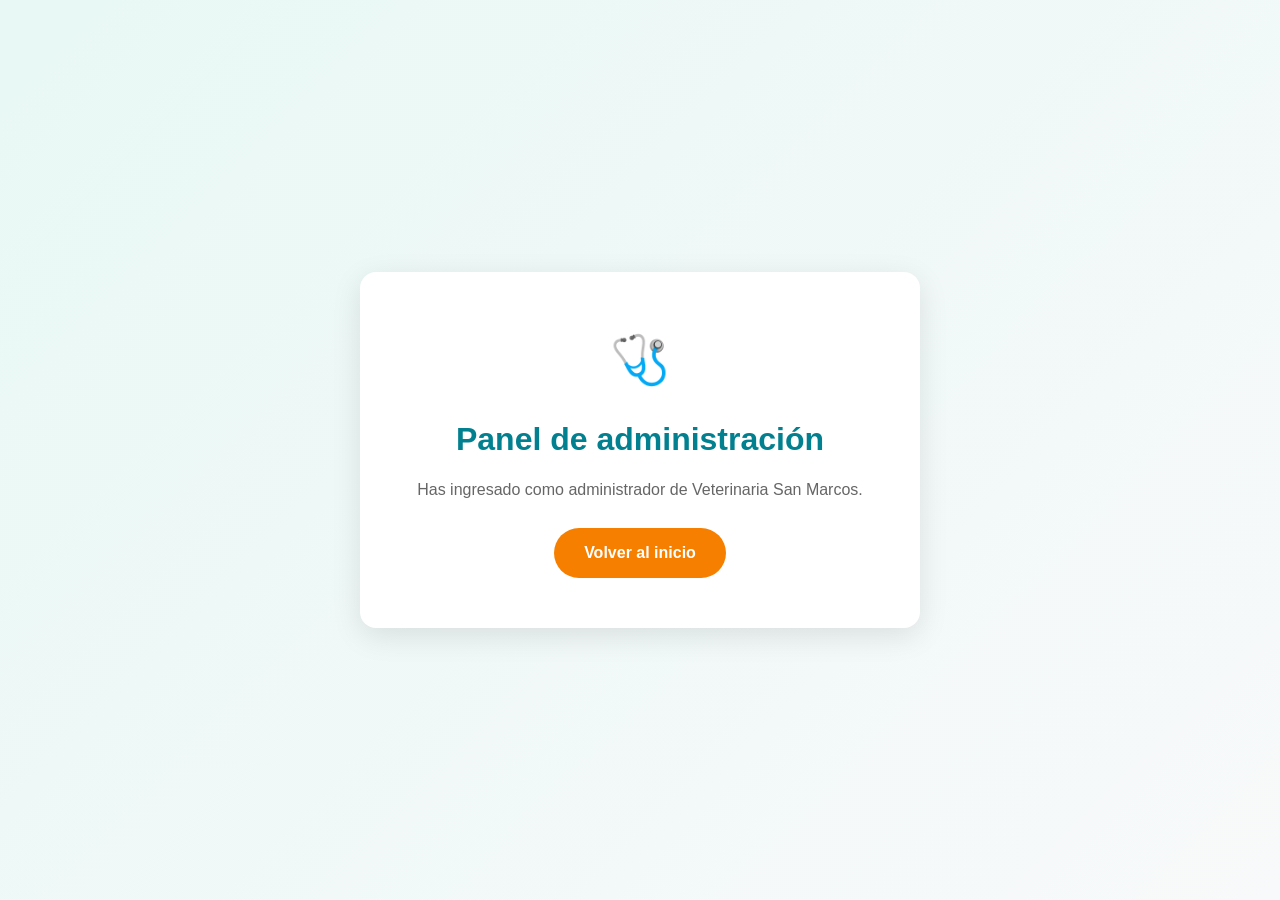
==== admin.html @ cf9a9588 "Agrega el login y roles administrador, cliente" ====
<!DOCTYPE html>
<html lang="es">
<head>
    <meta charset="UTF-8">
    <meta name="viewport" content="width=device-width, initial-scale=1.0">
    <title>Panel de administración | Veterinaria San Marcos</title>
    <link rel="stylesheet" href="styles.css">
</head>
<body class="role-page">
    <main class="role-card">
        <div class="role-icon">🩺</div>
        <h1>Panel de administración</h1>
        <p>Has ingresado como administrador de Veterinaria San Marcos.</p>
        <a href="index.html" class="btn-primary">Volver al inicio</a>
    </main>
</body>
</html>
---- styles.css ----
/* Reset Básico */
* {
    margin: 0;
    padding: 0;
    box-sizing: border-box;
}

body {
    font-family: 'Poppins', sans-serif;
    color: #333;
    line-height: 1.6;
}

/* Header y Navegación */
.header {
    display: flex;
    justify-content: space-between;
    align-items: center;
    padding: 20px 8%;
    background-color: #ffffff;
    box-shadow: 0 2px 10px rgba(0,0,0,0.08);
    position: sticky;
    top: 0;
    z-index: 100;
}

.logo {
    font-size: 1.5rem;
    font-weight: 700;
    color: #00a896;
}

.nav a {
    margin-left: 20px;
    text-decoration: none;
    color: #555;
    font-weight: 600;
    transition: color 0.3s;
}

.nav a:hover {
    color: #00a896;
}

.btn-nav {
    background-color: #00a896;
    color: #fff !important;
    padding: 8px 18px;
    border-radius: 20px;
    transition: background 0.3s !important;
}

.btn-nav:hover {
    background-color: #028090;
}

.btn-login {
    border: 2px solid #00a896;
    color: #00a896 !important;
    padding: 6px 16px;
    border-radius: 20px;
    transition: background 0.3s, color 0.3s;
}

.btn-login:hover {
    background-color: #00a896;
    color: #fff !important;
}

/* Hero Section */
.hero {
    background: linear-gradient(rgba(0, 168, 150, 0.75), rgba(2, 128, 144, 0.8)), 
                url('https://images.unsplash.com/photo-1576201836106-db1758fd1c97?q=80&w=1200') center/cover no-repeat;
    height: 80vh;
    display: flex;
    justify-content: center;
    align-items: center;
    text-align: center;
    color: white;
    padding: 0 20px;
}

.hero-content h1 {
    font-size: 2.8rem;
    margin-bottom: 15px;
    max-width: 800px;
}

.hero-content p {
    font-size: 1.2rem;
    margin-bottom: 25px;
    max-width: 600px;
    margin-left: auto;
    margin-right: auto;
}

.btn-primary {
    display: inline-block;
    background-color: #f77f00;
    color: white;
    padding: 12px 30px;
    text-decoration: none;
    font-weight: bold;
    border-radius: 25px;
    transition: transform 0.2s, background 0.3s;
}

.btn-primary:hover {
    background-color: #e85d04;
    transform: translateY(-3px);
}

/* Servicios */
.servicios {
    padding: 80px 8%;
    text-align: center;
    background-color: #f8f9fa;
}

.servicios h2 {
    font-size: 2.2rem;
    color: #028090;
    margin-bottom: 40px;
}

.servicios-grid {
    display: grid;
    grid-template-columns: repeat(auto-fit, minmax(230px, 1fr));
    gap: 25px;
}

.card {
    background: white;
    padding: 30px 20px;
    border-radius: 12px;
    box-shadow: 0 5px 15px rgba(0,0,0,0.05);
    transition: transform 0.3s;
}

.card:hover {
    transform: translateY(-8px);
}

.card .icon {
    font-size: 2.5rem;
    margin-bottom: 15px;
}

.card h3 {
    margin-bottom: 10px;
    color: #333;
}

.card p {
    font-size: 0.9rem;
    color: #666;
}

/* Nosotros */
.nosotros {
    padding: 80px 8%;
    background-color: #ffffff;
    max-width: 900px;
    margin: 0 auto;
}

.nosotros h2 {
    font-size: 2rem;
    color: #028090;
    margin-bottom: 15px;
}

.nosotros p {
    color: #555;
    margin-bottom: 20px;
}

.nosotros ul {
    list-style: none;
}

.nosotros li {
    font-weight: 600;
    color: #00a896;
    margin-bottom: 8px;
}

/* Footer */
.footer {
    background-color: #1d2d44;
    color: white;
    text-align: center;
    padding: 40px 20px 20px;
}

.footer-content h3 {
    color: #f77f00;
    margin-bottom: 15px;
}

.footer-content p {
    margin-bottom: 8px;
    color: #cbd5e1;
}

.footer-bottom {
    margin-top: 30px;
    border-top: 1px solid #334155;
    padding-top: 15px;
    font-size: 0.85rem;
    color: #94a3b8;
}

/* Login */
.login-page {
    min-height: 100vh;
    display: flex;
    justify-content: center;
    align-items: center;
    padding: 20px;
    background: linear-gradient(135deg, #e8f8f5, #f8f9fa);
}

.login-card {
    width: min(100%, 420px);
    padding: 40px;
    background: #fff;
    border-radius: 16px;
    box-shadow: 0 8px 30px rgba(0, 0, 0, 0.1);
}

.login-logo {
    display: block;
    margin-bottom: 25px;
    color: #00a896;
    font-size: 1.25rem;
    font-weight: 700;
    text-align: center;
    text-decoration: none;
}

.login-card h1 {
    color: #028090;
    text-align: center;
}

.login-intro {
    margin: 8px 0 25px;
    color: #666;
    text-align: center;
}

.login-card label {
    display: block;
    margin: 15px 0 6px;
    color: #333;
    font-weight: 600;
}

.login-card input {
    width: 100%;
    padding: 11px 12px;
    border: 1px solid #cbd5e1;
    border-radius: 6px;
    font: inherit;
}

.login-card input:focus {
    outline: 2px solid #00a896;
    border-color: transparent;
}

.login-submit {
    width: 100%;
    margin-top: 25px;
    border: 0;
    cursor: pointer;
}

.login-message {
    min-height: 24px;
    margin-top: 15px;
    text-align: center;
    font-weight: 600;
}

.login-message.error {
    color: #c0392b;
}

.login-message.success {
    color: #008f7a;
}

.back-link {
    display: block;
    margin-top: 20px;
    color: #028090;
    text-align: center;
    text-decoration: none;
}

.back-link:hover {
    text-decoration: underline;
}

.role-page {
    min-height: 100vh;
    display: flex;
    justify-content: center;
    align-items: center;
    padding: 20px;
    background: linear-gradient(135deg, #e8f8f5, #f8f9fa);
}

.role-card {
    width: min(100%, 560px);
    padding: 50px 40px;
    background: #fff;
    border-radius: 16px;
    box-shadow: 0 8px 30px rgba(0, 0, 0, 0.1);
    text-align: center;
}

.role-icon {
    margin-bottom: 15px;
    font-size: 3rem;
}

.role-card h1 {
    margin-bottom: 12px;
    color: #028090;
}

.role-card p {
    margin-bottom: 25px;
    color: #666;
}

@media (max-width: 700px) {
    .header {
        flex-direction: column;
        gap: 15px;
    }

    .nav a {
        margin: 0 5px;
    }
}
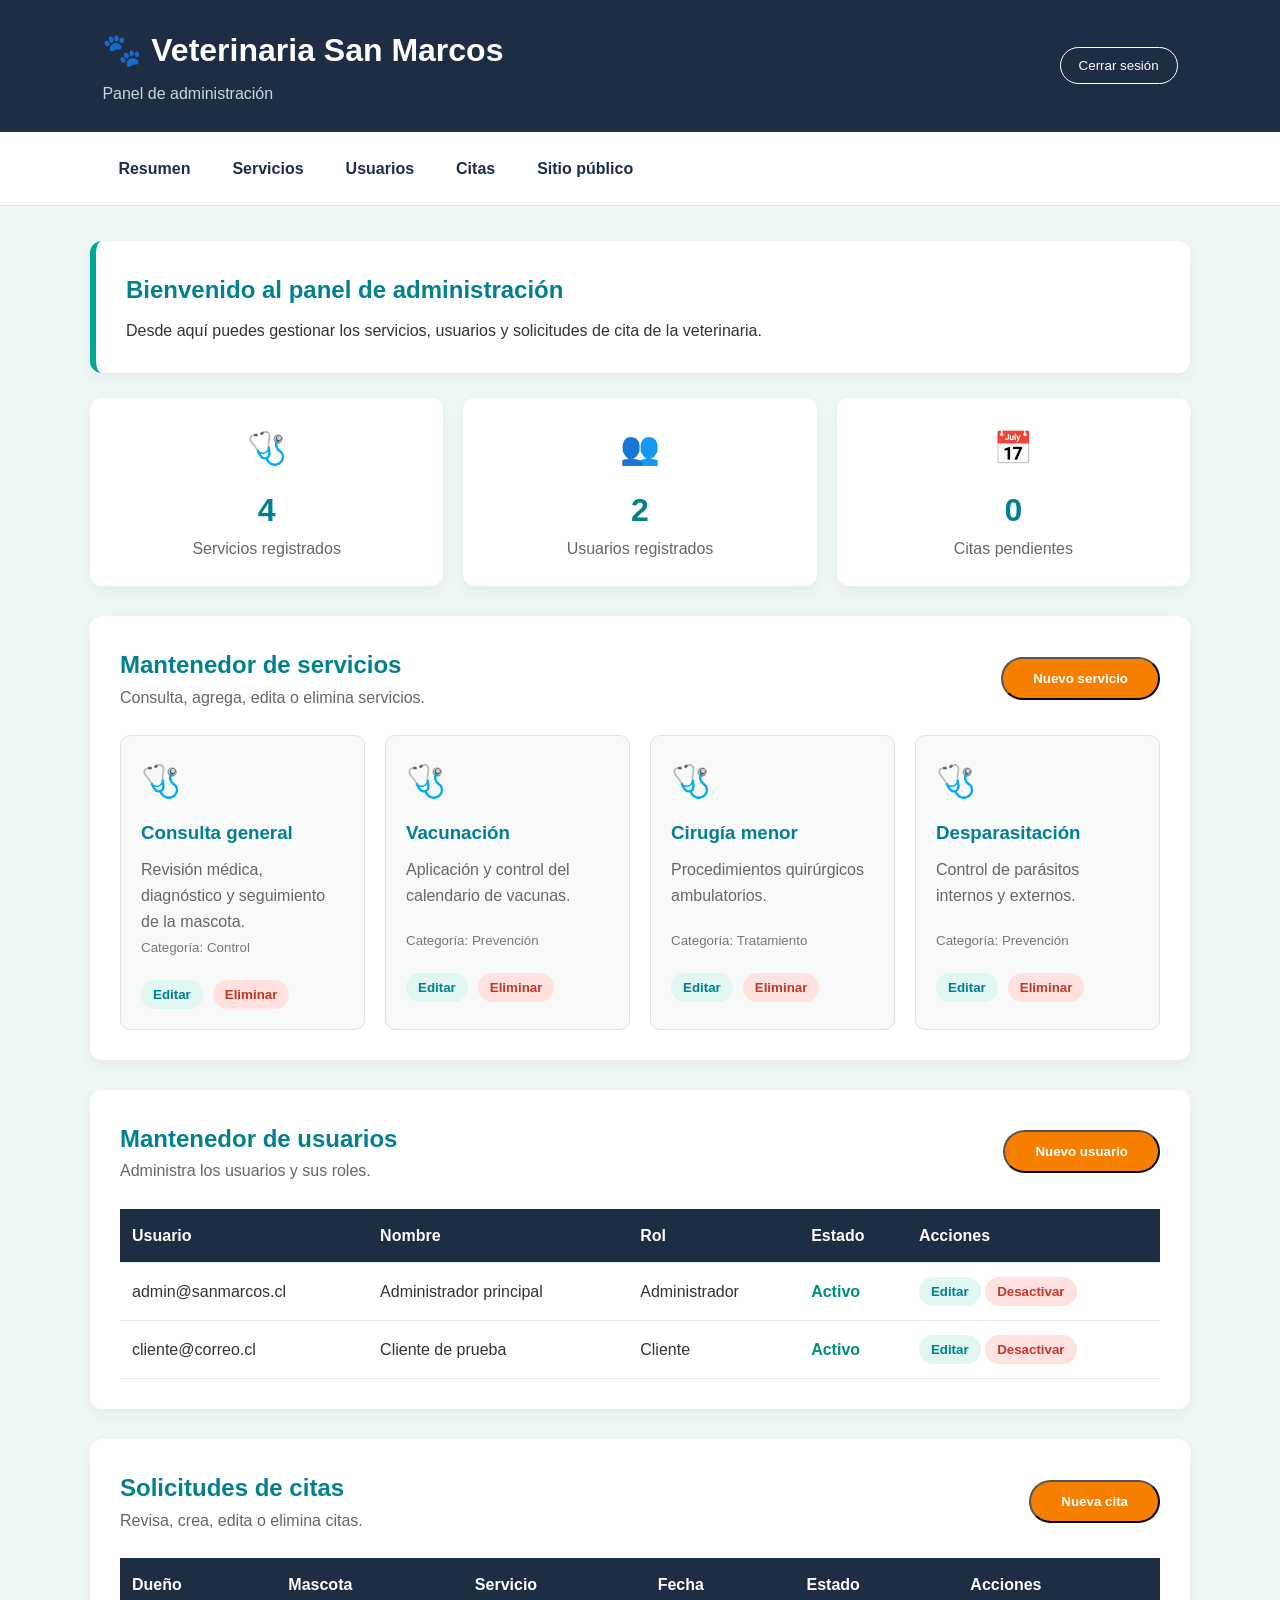
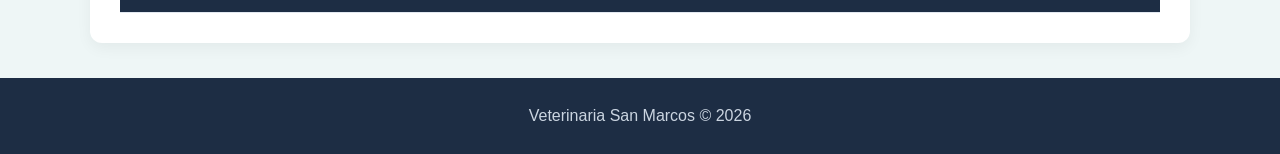
==== commit 711d2bfd: "complete el panel de administrador y arregle un problema en gestion citas" ====
--- a/admin.html
+++ b/admin.html
@@ -3,15 +3,300 @@
 <head>
     <meta charset="UTF-8">
     <meta name="viewport" content="width=device-width, initial-scale=1.0">
+
     <title>Panel de administración | Veterinaria San Marcos</title>
+
     <link rel="stylesheet" href="styles.css">
+    <link rel="stylesheet" href="admin.css">
 </head>
-<body class="role-page">
-    <main class="role-card">
-        <div class="role-icon">🩺</div>
-        <h1>Panel de administración</h1>
-        <p>Has ingresado como administrador de Veterinaria San Marcos.</p>
-        <a href="index.html" class="btn-primary">Volver al inicio</a>
+
+<body class="admin-page">
+
+    <header class="admin-header">
+        <div>
+            <h1>🐾 Veterinaria San Marcos</h1>
+            <p>Panel de administración</p>
+        </div>
+
+        <button id="logout-button" class="btn-logout">
+            Cerrar sesión
+        </button>
+    </header>
+
+    <nav class="admin-nav">
+        <a href="#resumen">Resumen</a>
+        <a href="#servicios-admin">Servicios</a>
+        <a href="#usuarios-admin">Usuarios</a>
+        <a href="#citas-admin">Citas</a>
+        <a href="index.html">Sitio público</a>
+    </nav>
+
+    <main class="admin-container">
+
+        <section id="resumen" class="admin-welcome">
+            <h2>Bienvenido al panel de administración</h2>
+            <p>
+                Desde aquí puedes gestionar los servicios, usuarios y solicitudes
+                de cita de la veterinaria.
+            </p>
+        </section>
+
+        <section class="admin-stats">
+            <article class="stat-card">
+                <span>🩺</span>
+                <h3 id="total-servicios">0</h3>
+                <p>Servicios registrados</p>
+            </article>
+
+            <article class="stat-card">
+                <span>👥</span>
+                <h3 id="total-usuarios">0</h3>
+                <p>Usuarios registrados</p>
+            </article>
+
+            <article class="stat-card">
+                <span>📅</span>
+                <h3 id="total-citas">0</h3>
+                <p>Citas pendientes</p>
+            </article>
+        </section>
+
+        <section id="servicios-admin" class="admin-section">
+            <div class="section-title">
+                <div>
+                    <h2>Mantenedor de servicios</h2>
+                    <p>Consulta, agrega, edita o elimina servicios.</p>
+                </div>
+
+                <button id="nuevo-servicio-button" class="btn-primary">
+                    Nuevo servicio
+                </button>
+            </div>
+
+            <div id="servicios-lista" class="admin-grid"></div>
+
+            <form id="servicio-form" class="admin-form hidden">
+
+                <h3 id="servicio-form-title">Agregar servicio</h3>
+
+                <input type="hidden" id="servicio-id">
+
+                <label for="servicio-nombre">Nombre del servicio</label>
+                <input
+                    type="text"
+                    id="servicio-nombre"
+                    maxlength="80"
+                    required
+                >
+
+                <label for="servicio-descripcion">Descripción</label>
+                <textarea
+                    id="servicio-descripcion"
+                    maxlength="300"
+                    required
+                ></textarea>
+
+                <label for="servicio-categoria">Categoría</label>
+                <select id="servicio-categoria" required>
+                    <option value="">Selecciona una categoría</option>
+                    <option value="Prevención">Prevención</option>
+                    <option value="Tratamiento">Tratamiento</option>
+                    <option value="Control">Control</option>
+                </select>
+
+                <div class="form-actions">
+                    <button type="submit" class="btn-primary">
+                        Guardar servicio
+                    </button>
+
+                    <button
+                        type="button"
+                        id="cancelar-servicio-button"
+                        class="btn-secondary"
+                    >
+                        Cancelar
+                    </button>
+                </div>
+
+                <p id="servicio-message" class="admin-message"></p>
+            </form>
+        </section>
+
+        <section id="usuarios-admin" class="admin-section">
+            <div class="section-title">
+                <div>
+                    <h2>Mantenedor de usuarios</h2>
+                    <p>Administra los usuarios y sus roles.</p>
+                </div>
+
+                <button id="nuevo-usuario-button" class="btn-primary">
+                    Nuevo usuario
+                </button>
+            </div>
+
+            <div class="table-container">
+                <table class="admin-table">
+                    <thead>
+                        <tr>
+                            <th>Usuario</th>
+                            <th>Nombre</th>
+                            <th>Rol</th>
+                            <th>Estado</th>
+                            <th>Acciones</th>
+                        </tr>
+                    </thead>
+
+                    <tbody id="usuarios-tabla"></tbody>
+                </table>
+            </div>
+
+            <form id="usuario-form" class="admin-form hidden">
+
+                <h3 id="usuario-form-title">Agregar usuario</h3>
+
+                <input type="hidden" id="usuario-id">
+
+                <label for="usuario-nombre">Nombre completo</label>
+                <input
+                    type="text"
+                    id="usuario-nombre"
+                    maxlength="100"
+                    required
+                >
+
+                <label for="usuario-email">Correo electrónico</label>
+                <input
+                    type="email"
+                    id="usuario-email"
+                    maxlength="100"
+                    required
+                >
+
+                <label for="usuario-rol">Tipo de usuario</label>
+                <select id="usuario-rol" required>
+                    <option value="">Selecciona un rol</option>
+                    <option value="Administrador">Administrador</option>
+                    <option value="Cliente">Cliente</option>
+                </select>
+
+                <label for="usuario-estado">Estado</label>
+                <select id="usuario-estado" required>
+                    <option value="Activo">Activo</option>
+                    <option value="Inactivo">Inactivo</option>
+                </select>
+
+                <div class="form-actions">
+                    <button type="submit" class="btn-primary">
+                        Guardar usuario
+                    </button>
+
+                    <button
+                        type="button"
+                        id="cancelar-usuario-button"
+                        class="btn-secondary"
+                    >
+                        Cancelar
+                    </button>
+                </div>
+
+                <p id="usuario-message" class="admin-message"></p>
+            </form>
+        </section>
+
+        <section id="citas-admin" class="admin-section">
+            <div class="section-title">
+                <div>
+                    <h2>Solicitudes de citas</h2>
+                    <p>Revisa, crea, edita o elimina citas.</p>
+                </div>
+
+                <button id="nueva-cita-button" class="btn-primary">
+                    Nueva cita
+                </button>
+            </div>
+
+            <div class="table-container">
+                <table class="admin-table">
+                    <thead>
+                        <tr>
+                            <th>Dueño</th>
+                            <th>Mascota</th>
+                            <th>Servicio</th>
+                            <th>Fecha</th>
+                            <th>Estado</th>
+                            <th>Acciones</th>
+                        </tr>
+                    </thead>
+
+                    <tbody id="citas-tabla"></tbody>
+                </table>
+            </div>
+
+            <form id="cita-form" class="admin-form hidden">
+
+                <h3 id="cita-form-title">Agregar cita</h3>
+
+                <input type="hidden" id="cita-id">
+
+                <label for="cita-dueno">Nombre del dueño</label>
+                <input
+                    type="text"
+                    id="cita-dueno"
+                    maxlength="100"
+                    required
+                >
+
+                <label for="cita-mascota">Nombre de la mascota</label>
+                <input
+                    type="text"
+                    id="cita-mascota"
+                    maxlength="80"
+                    required
+                >
+
+                <label for="cita-servicio">Servicio</label>
+                <select id="cita-servicio" required>
+                    <option value="">Selecciona un servicio</option>
+                </select>
+
+                <label for="cita-fecha">Fecha y hora</label>
+                <input
+                    type="datetime-local"
+                    id="cita-fecha"
+                    required
+                >
+
+                <label for="cita-estado">Estado</label>
+                <select id="cita-estado" required>
+                    <option value="Pendiente">Pendiente</option>
+                    <option value="Confirmada">Confirmada</option>
+                    <option value="Cancelada">Cancelada</option>
+                </select>
+
+                <div class="form-actions">
+                    <button type="submit" class="btn-primary">
+                        Guardar cita
+                    </button>
+
+                    <button
+                        type="button"
+                        id="cancelar-cita-button"
+                        class="btn-secondary"
+                    >
+                        Cancelar
+                    </button>
+                </div>
+
+                <p id="cita-message" class="admin-message"></p>
+            </form>
+        </section>
+
     </main>
+
+    <footer class="admin-footer">
+        <p>Veterinaria San Marcos © 2026</p>
+    </footer>
+
+    <script src="admin.js"></script>
 </body>
-</html>
+</html>
--- a/styles.css
+++ b/styles.css
@@ -1,4 +1,6 @@
-/* Reset Básico */
+/* ============================================================
+   GLOBAL — Aplica a todas las páginas del sitio
+   ============================================================ */
 * {
     margin: 0;
     padding: 0;
@@ -11,7 +13,10 @@
     line-height: 1.6;
 }
 
-/* Header y Navegación */
+
+/* ============================================================
+   HEADER Y NAV — Compartido entre index.html y detalleServicio.html
+   ============================================================ */
 .header {
     display: flex;
     justify-content: space-between;
@@ -67,10 +72,42 @@
     color: #fff !important;
 }
 
-/* Hero Section */
+
+/* ============================================================
+   FOOTER — Compartido entre index.html y detalleServicio.html
+   ============================================================ */
+.footer {
+    background-color: #1d2d44;
+    color: white;
+    text-align: center;
+    padding: 40px 20px 20px;
+}
+
+.footer-content h3 {
+    color: #f77f00;
+    margin-bottom: 15px;
+}
+
+.footer-content p {
+    margin-bottom: 8px;
+    color: #cbd5e1;
+}
+
+.footer-bottom {
+    margin-top: 30px;
+    border-top: 1px solid #334155;
+    padding-top: 15px;
+    font-size: 0.85rem;
+    color: #94a3b8;
+}
+
+
+/* ============================================================
+   INDEX.HTML — Sección Hero  y  Imagen Principal
+   ============================================================ */
 .hero {
     background: linear-gradient(rgba(0, 168, 150, 0.75), rgba(2, 128, 144, 0.8)), 
-                url('https://images.unsplash.com/photo-1576201836106-db1758fd1c97?q=80&w=1200') center/cover no-repeat;
+                url('img/perro.jpg') center/cover no-repeat;
     height: 80vh;
     display: flex;
     justify-content: center;
@@ -110,7 +147,10 @@
     transform: translateY(-3px);
 }
 
-/* Servicios */
+
+/* ============================================================
+   INDEX.HTML — Sección Servicios
+   ============================================================ */
 .servicios {
     padding: 80px 8%;
     text-align: center;
@@ -135,15 +175,13 @@
     border-radius: 12px;
     box-shadow: 0 5px 15px rgba(0,0,0,0.05);
     transition: transform 0.3s;
+    display: flex;
+    flex-direction: column;
+    height: 100%;
 }
 
 .card:hover {
     transform: translateY(-8px);
-}
-
-.card .icon {
-    font-size: 2.5rem;
-    margin-bottom: 15px;
 }
 
 .card h3 {
@@ -156,7 +194,28 @@
     color: #666;
 }
 
-/* Nosotros */
+.btn-card {
+    display: inline-block;
+    background-color: #00a896;
+    color: #fff;
+    border: none;
+    padding: 10px 24px;
+    border-radius: 20px;
+    font-weight: 600;
+    cursor: pointer;
+    transition: background 0.3s, transform 0.2s;
+    margin-top: auto;
+}
+
+.btn-card:hover {
+    background-color: #028090;
+    transform: translateY(-2px);
+}
+
+
+/* ============================================================
+   INDEX.HTML — Sección Nosotros
+   ============================================================ */
 .nosotros {
     padding: 80px 8%;
     background-color: #ffffff;
@@ -185,33 +244,62 @@
     margin-bottom: 8px;
 }
 
-/* Footer */
-.footer {
-    background-color: #1d2d44;
-    color: white;
-    text-align: center;
-    padding: 40px 20px 20px;
-}
-
-.footer-content h3 {
-    color: #f77f00;
+
+/* ============================================================
+   DETALLESERVICIO.HTML — Página de detalle de un servicio
+   ============================================================ */
+.detalle-servicio {
+    padding: 80px 8%;
+    min-height: 60vh;
+    display: flex;
+    justify-content: center;
+    align-items: center;
+    background-color: #f8f9fa;
+}
+
+.tarjeta-detalle-servicio {
+    display: flex;
+    align-items: center;
+    gap: 40px;
+    background: white;
+    max-width: 700px;
+    padding: 40px 40px 40px 90px;
+    border-radius: 12px;
+    box-shadow: 0 5px 15px rgba(0,0,0,0.05);
+    text-align: left;
+}
+
+.imagen-detalle {
+    width: 280px;
+    height: 320px;
+    object-fit: cover;
+    border-radius: 16px;
+    box-shadow: 0 15px 30px rgba(0,0,0,0.2);
+    margin-left: -130px;
+    margin-top: -20px;
+    margin-bottom: -20px;
+    flex-shrink: 0;
+}
+
+.info-detalle-servicio {
+    flex: 1;
+}
+
+.info-detalle-servicio h1 {
+    color: #028090;
     margin-bottom: 15px;
-}
-
-.footer-content p {
-    margin-bottom: 8px;
-    color: #cbd5e1;
-}
-
-.footer-bottom {
-    margin-top: 30px;
-    border-top: 1px solid #334155;
-    padding-top: 15px;
-    font-size: 0.85rem;
-    color: #94a3b8;
-}
-
-/* Login */
+    text-align: center;
+}
+
+.tarjeta-detalle-servicio p {
+    color: #555;
+    margin-bottom: 25px;
+}
+
+
+/* ============================================================
+   LOGIN.HTML — Formulario de inicio de sesión
+   ============================================================ */
 .login-page {
     min-height: 100vh;
     display: flex;
@@ -304,6 +392,10 @@
     text-decoration: underline;
 }
 
+
+/* ============================================================
+   ADMIN.HTML Y CLIENTE.HTML — Pantalla de bienvenida por rol
+   ============================================================ */
 .role-page {
     min-height: 100vh;
     display: flex;
@@ -337,6 +429,12 @@
     color: #666;
 }
 
+
+/* ============================================================
+   RESPONSIVE / MEDIA QUERIES
+   ============================================================ */
+
+/* Header y Nav en móvil — afecta index.html y detalleServicio.html */
 @media (max-width: 700px) {
     .header {
         flex-direction: column;
@@ -346,4 +444,138 @@
     .nav a {
         margin: 0 5px;
     }
+}
+
+/* Tarjeta de detalle en móvil — afecta detalleServicio.html.
+   Necesario: sin esto, los márgenes negativos de la imagen
+   se ven rotos en pantallas angostas. */
+@media (max-width: 600px) {
+    .tarjeta-detalle-servicio {
+        flex-direction: column;
+        text-align: center;
+        padding: 30px 20px;
+    }
+
+    .imagen-detalle {
+        width: 100%;
+        height: 220px;
+        margin-left: 0;
+        margin-top: 0;
+        margin-bottom: 20px;
+    }
+}
+
+/* ============================================================
+   CITA.HTML — Formulario de agendamiento
+   ============================================================ */
+.cita-page {
+    min-height: 100vh;
+    padding: 40px 20px;
+    background: linear-gradient(135deg, #e8f8f5, #f8f9fa);
+}
+
+.cita-container {
+    max-width: 700px;
+    margin: 0 auto;
+}
+
+.cita-card {
+    padding: 40px;
+    background: #fff;
+    border-radius: 16px;
+    box-shadow: 0 8px 30px rgba(0, 0, 0, 0.1);
+    margin-bottom: 30px;
+}
+
+.cita-card h1 {
+    color: #028090;
+    text-align: center;
+    margin-bottom: 8px;
+}
+
+.cita-intro {
+    text-align: center;
+    color: #666;
+    margin-bottom: 25px;
+}
+
+.cita-card label {
+    display: block;
+    margin: 15px 0 6px;
+    font-weight: 600;
+    color: #333;
+}
+
+.cita-card input,
+.cita-card select,
+.cita-card textarea {
+    width: 100%;
+    padding: 11px 12px;
+    border: 1px solid #cbd5e1;
+    border-radius: 6px;
+    font: inherit;
+}
+
+.cita-card textarea {
+    resize: vertical;
+    min-height: 80px;
+}
+
+.cita-card input:focus,
+.cita-card select:focus,
+.cita-card textarea:focus {
+    outline: 2px solid #00a896;
+    border-color: transparent;
+}
+
+.cita-submit {
+    width: 100%;
+    margin-top: 25px;
+    border: 0;
+    cursor: pointer;
+}
+
+.cita-message {
+    min-height: 24px;
+    margin-top: 15px;
+    text-align: center;
+    font-weight: 600;
+}
+
+.cita-message.success {
+    color: #008f7a;
+}
+
+.cita-message.error {
+    color: #c0392b;
+}
+
+.citas-lista h2 {
+    color: #028090;
+    margin-bottom: 15px;
+    text-align: center;
+}
+
+.cita-item {
+    background: #fff;
+    border-radius: 10px;
+    box-shadow: 0 3px 10px rgba(0, 0, 0, 0.05);
+    padding: 15px 20px;
+    margin-bottom: 12px;
+}
+
+.cita-item .estado {
+    display: inline-block;
+    margin-top: 6px;
+    padding: 3px 10px;
+    border-radius: 12px;
+    font-size: 0.8rem;
+    font-weight: 600;
+    background: #e8f8f5;
+    color: #028090;
+}
+
+.citas-vacio {
+    text-align: center;
+    color: #999;
 }
--- a/admin.css
+++ b/admin.css
@@ -0,0 +1,320 @@
+/* ============================================================
+   PANEL DE ADMINISTRACIÓN
+   ============================================================ */
+
+.admin-page {
+    min-height: 100vh;
+    background: #eef6f6;
+    color: #333;
+}
+
+.admin-header {
+    display: flex;
+    justify-content: space-between;
+    align-items: center;
+    gap: 20px;
+    padding: 25px 8%;
+    background: #1d2d44;
+    color: white;
+}
+
+.admin-header h1 {
+    margin-bottom: 5px;
+    color: #ffffff;
+}
+
+.admin-header p {
+    color: #cbd5e1;
+}
+
+.admin-nav {
+    display: flex;
+    gap: 10px;
+    flex-wrap: wrap;
+    padding: 15px 8%;
+    background: #ffffff;
+    border-bottom: 1px solid #dbe4e4;
+}
+
+.admin-nav a {
+    padding: 9px 16px;
+    border-radius: 20px;
+    color: #1d2d44;
+    text-decoration: none;
+    font-weight: 600;
+}
+
+.admin-nav a:hover {
+    background: #00a896;
+    color: white;
+}
+
+.admin-container {
+    width: min(1100px, 90%);
+    margin: 35px auto;
+}
+
+.admin-welcome {
+    padding: 30px;
+    margin-bottom: 25px;
+    background: white;
+    border-left: 6px solid #00a896;
+    border-radius: 12px;
+    box-shadow: 0 5px 15px rgba(0, 0, 0, 0.05);
+}
+
+.admin-welcome h2 {
+    margin-bottom: 8px;
+    color: #028090;
+}
+
+.admin-stats {
+    display: grid;
+    grid-template-columns: repeat(3, 1fr);
+    gap: 20px;
+    margin-bottom: 30px;
+}
+
+.stat-card {
+    padding: 25px;
+    background: white;
+    border-radius: 12px;
+    text-align: center;
+    box-shadow: 0 5px 15px rgba(0, 0, 0, 0.05);
+}
+
+.stat-card span {
+    font-size: 2rem;
+}
+
+.stat-card h3 {
+    margin-top: 10px;
+    color: #028090;
+    font-size: 2rem;
+}
+
+.stat-card p {
+    color: #666;
+}
+
+.admin-section {
+    margin-bottom: 30px;
+    padding: 30px;
+    background: white;
+    border-radius: 12px;
+    box-shadow: 0 5px 15px rgba(0, 0, 0, 0.05);
+}
+
+.section-title {
+    display: flex;
+    justify-content: space-between;
+    align-items: center;
+    gap: 20px;
+    margin-bottom: 25px;
+}
+
+.section-title h2 {
+    color: #028090;
+}
+
+.section-title p {
+    color: #666;
+}
+
+.admin-grid {
+    display: grid;
+    grid-template-columns: repeat(auto-fit, minmax(220px, 1fr));
+    gap: 20px;
+}
+
+.admin-item {
+    padding: 20px;
+    border: 1px solid #dbe4e4;
+    border-radius: 10px;
+    background: #f8fafa;
+}
+
+.admin-item-icon {
+    font-size: 2rem;
+}
+
+.admin-item h3 {
+    margin: 10px 0;
+    color: #028090;
+}
+
+.admin-item p {
+    min-height: 70px;
+    color: #666;
+}
+
+.admin-item small {
+    color: #777;
+}
+
+.item-actions,
+.form-actions {
+    display: flex;
+    gap: 10px;
+    flex-wrap: wrap;
+    margin-top: 20px;
+}
+
+.btn-small {
+    padding: 7px 12px;
+    border: 0;
+    border-radius: 15px;
+    cursor: pointer;
+    font-weight: 600;
+}
+
+.btn-edit {
+    background: #dff6f2;
+    color: #028090;
+}
+
+.btn-delete {
+    background: #ffe2df;
+    color: #c0392b;
+}
+
+.btn-secondary {
+    padding: 12px 20px;
+    border: 1px solid #028090;
+    border-radius: 25px;
+    background: white;
+    color: #028090;
+    cursor: pointer;
+    font-weight: 600;
+}
+
+.btn-logout {
+    padding: 10px 18px;
+    border: 1px solid #ffffff;
+    border-radius: 20px;
+    background: transparent;
+    color: white;
+    cursor: pointer;
+}
+
+.btn-logout:hover {
+    background: white;
+    color: #1d2d44;
+}
+
+.admin-form {
+    max-width: 650px;
+    margin-top: 30px;
+    padding: 25px;
+    border: 1px solid #dbe4e4;
+    border-radius: 10px;
+    background: #f8fafa;
+}
+
+.admin-form h3 {
+    margin-bottom: 20px;
+    color: #028090;
+}
+
+.admin-form label {
+    display: block;
+    margin: 15px 0 6px;
+    font-weight: 600;
+}
+
+.admin-form input,
+.admin-form select,
+.admin-form textarea {
+    width: 100%;
+    padding: 11px 12px;
+    border: 1px solid #cbd5e1;
+    border-radius: 6px;
+    font: inherit;
+}
+
+.admin-form textarea {
+    min-height: 100px;
+    resize: vertical;
+}
+
+.hidden {
+    display: none;
+}
+
+.admin-message {
+    min-height: 22px;
+    margin-top: 15px;
+    font-weight: 600;
+}
+
+.admin-message.success {
+    color: #008f7a;
+}
+
+.admin-message.error {
+    color: #c0392b;
+}
+
+.table-container {
+    width: 100%;
+    overflow-x: auto;
+}
+
+.admin-table {
+    width: 100%;
+    min-width: 650px;
+    border-collapse: collapse;
+}
+
+.admin-table th,
+.admin-table td {
+    padding: 14px 12px;
+    border-bottom: 1px solid #e2e8f0;
+    text-align: left;
+}
+
+.admin-table th {
+    background: #1d2d44;
+    color: white;
+}
+
+.admin-table tr:hover {
+    background: #f8fafa;
+}
+
+.status-activo {
+    color: #008f7a;
+    font-weight: 600;
+}
+
+.status-inactivo {
+    color: #c0392b;
+    font-weight: 600;
+}
+
+.admin-footer {
+    padding: 25px;
+    background: #1d2d44;
+    color: #cbd5e1;
+    text-align: center;
+}
+
+@media (max-width: 700px) {
+    .admin-header {
+        flex-direction: column;
+        align-items: flex-start;
+    }
+
+    .admin-stats {
+        grid-template-columns: 1fr;
+    }
+
+    .section-title {
+        align-items: flex-start;
+        flex-direction: column;
+    }
+
+    .admin-section {
+        padding: 20px;
+    }
+}
